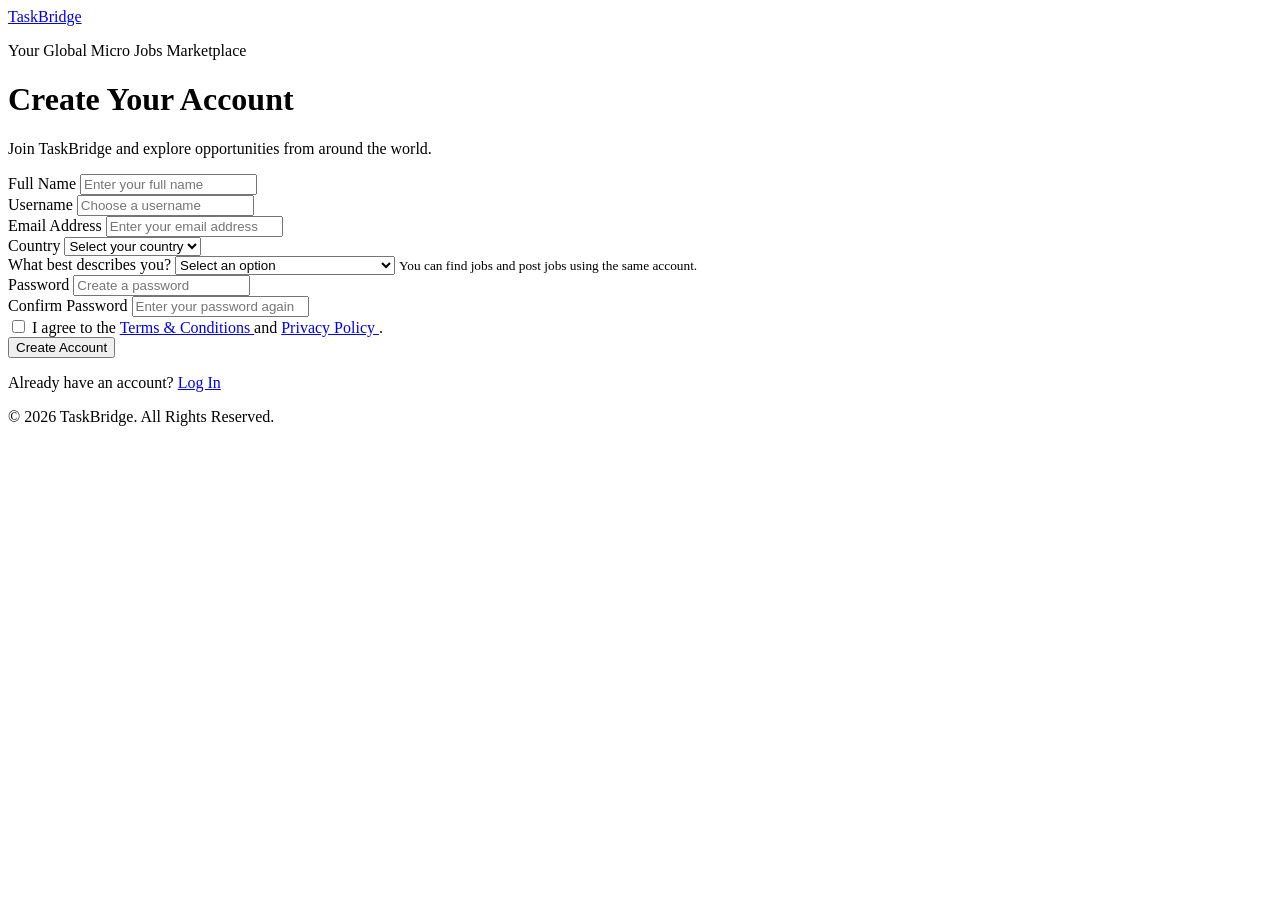
==== register.html @ eab44c65 "Add registration page with form and styles" ====
<!DOCTYPE html>
<html lang="en">
<head>
    <meta charset="UTF-8">
    <meta name="viewport" content="width=device-width, initial-scale=1.0">

    <title>Create Account - TaskBridge</title>

    <meta name="description" content="Create your free TaskBridge account and discover global micro job opportunities.">

    <!-- Registration CSS will be connected here -->
    <link rel="stylesheet" href="./register.css">
</head>

<body>

    <!-- Registration Page -->
    <main class="register-page">

        <div class="register-container">

            <!-- Brand -->
            <div class="register-brand">
                <a href="index.html" class="logo">
                    Task<span>Bridge</span>
                </a>

                <p>Your Global Micro Jobs Marketplace</p>
            </div>

            <!-- Registration Form -->
            <div class="register-card">

                <div class="register-heading">
                    <h1>Create Your Account</h1>

                    <p>
                        Join TaskBridge and explore opportunities
                        from around the world.
                    </p>
                </div>

                <form id="registerForm">

                    <!-- Full Name -->
                    <div class="form-group">
                        <label for="fullName">Full Name</label>

                        <input
                            type="text"
                            id="fullName"
                            name="fullName"
                            placeholder="Enter your full name"
                            autocomplete="name"
                            required
                        >
                    </div>

                    <!-- Username -->
                    <div class="form-group">
                        <label for="username">Username</label>

                        <input
                            type="text"
                            id="username"
                            name="username"
                            placeholder="Choose a username"
                            autocomplete="username"
                            minlength="3"
                            required
                        >
                    </div>

                    <!-- Email -->
                    <div class="form-group">
                        <label for="email">Email Address</label>

                        <input
                            type="email"
                            id="email"
                            name="email"
                            placeholder="Enter your email address"
                            autocomplete="email"
                            required
                        >
                    </div>

                    <!-- Country -->
                    <div class="form-group">
                        <label for="country">Country</label>

                        <select
                            id="country"
                            name="country"
                            autocomplete="country-name"
                            required
                        >
                            <option value="">Select your country</option>
                            <option value="Bangladesh">Bangladesh</option>
                            <option value="United States">United States</option>
                            <option value="United Kingdom">United Kingdom</option>
                            <option value="Canada">Canada</option>
                            <option value="Australia">Australia</option>
                            <option value="Germany">Germany</option>
                            <option value="France">France</option>
                            <option value="Pakistan">Pakistan</option>
                            <option value="Nigeria">Nigeria</option>
                            <option value="Other">Other</option>
                        </select>
                    </div>

                    <!-- Account Type -->
                    <div class="form-group">
                        <label for="accountType">
                            What best describes you?
                        </label>

                        <select
                            id="accountType"
                            name="accountType"
                            required
                        >
                            <option value="">Select an option</option>
                            <option value="worker">
                                Worker - I want to complete tasks
                            </option>
                            <option value="advertiser">
                                Advertiser - I want to post tasks
                            </option>
                            <option value="both">
                                Both - I want to do both
                            </option>
                        </select>

                        <small>
                            You can find jobs and post jobs using
                            the same account.
                        </small>
                    </div>

                    <!-- Password -->
                    <div class="form-group">
                        <label for="password">Password</label>

                        <input
                            type="password"
                            id="password"
                            name="password"
                            placeholder="Create a password"
                            autocomplete="new-password"
                            minlength="8"
                            required
                        >
                    </div>

                    <!-- Confirm Password -->
                    <div class="form-group">
                        <label for="confirmPassword">
                            Confirm Password
                        </label>

                        <input
                            type="password"
                            id="confirmPassword"
                            name="confirmPassword"
                            placeholder="Enter your password again"
                            autocomplete="new-password"
                            minlength="8"
                            required
                        >
                    </div>

                    <!-- Terms -->
                    <div class="form-checkbox">
                        <input
                            type="checkbox"
                            id="terms"
                            name="terms"
                            required
                        >

                        <label for="terms">
                            I agree to the
                            <a href="terms.html">
                                Terms & Conditions
                            </a>
                            and
                            <a href="privacy.html">
                                Privacy Policy
                            </a>.
                        </label>
                    </div>

                    <!-- Submit -->
                    <button type="submit" class="register-button">
                        Create Account
                    </button>

                </form>

                <!-- Login Link -->
                <div class="login-link">
                    <p>
                        Already have an account?
                        <a href="login.html">Log In</a>
                    </p>
                </div>

            </div>

            <!-- Footer -->
            <div class="register-footer">
                <p>
                    &copy; <span id="current-year">2026</span>
                    TaskBridge. All Rights Reserved.
                </p>
            </div>

        </div>

    </main>

    <!-- Registration JavaScript will be connected here -->
    <script src="./register.js"></script>

</body>
</html>
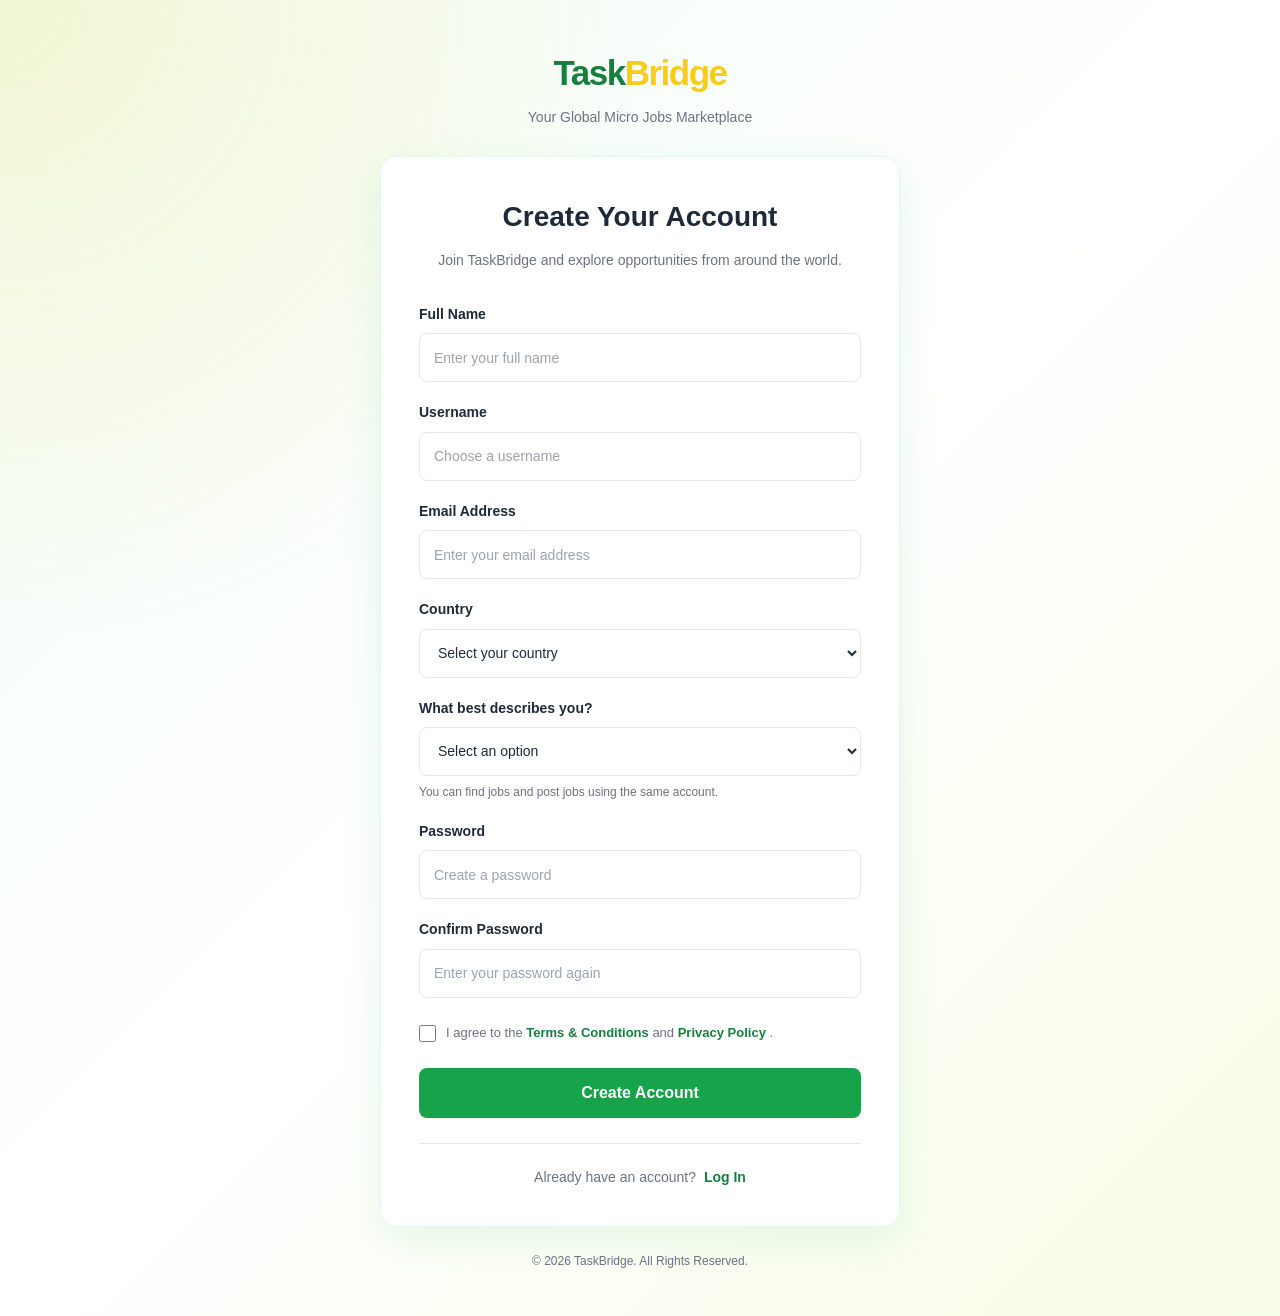
==== commit 0e690eb8: "Refactor registration form with multi-step process" ====
--- a/register.html
+++ b/register.html
@@ -9,13 +9,11 @@
 
     <meta name="description" content="Create your free TaskBridge account and discover global micro job opportunities.">
 
-    <!-- Registration CSS will be connected here -->
     <link rel="stylesheet" href="./register.css">
 </head>
 
 <body>
 
-    <!-- Registration Page -->
     <main class="register-page">
 
         <div class="register-container">
@@ -29,199 +27,364 @@
                 <p>Your Global Micro Jobs Marketplace</p>
             </div>
 
-            <!-- Registration Form -->
             <div class="register-card">
 
-                <div class="register-heading">
-                    <h1>Create Your Account</h1>
-
-                    <p>
-                        Join TaskBridge and explore opportunities
-                        from around the world.
-                    </p>
-                </div>
-
-                <form id="registerForm">
-
-                    <!-- Full Name -->
-                    <div class="form-group">
-                        <label for="fullName">Full Name</label>
-
-                        <input
-                            type="text"
-                            id="fullName"
-                            name="fullName"
-                            placeholder="Enter your full name"
-                            autocomplete="name"
-                            required
-                        >
-                    </div>
-
-                    <!-- Username -->
-                    <div class="form-group">
-                        <label for="username">Username</label>
-
-                        <input
-                            type="text"
-                            id="username"
-                            name="username"
-                            placeholder="Choose a username"
-                            autocomplete="username"
-                            minlength="3"
-                            required
-                        >
-                    </div>
-
-                    <!-- Email -->
-                    <div class="form-group">
-                        <label for="email">Email Address</label>
-
-                        <input
-                            type="email"
-                            id="email"
-                            name="email"
-                            placeholder="Enter your email address"
-                            autocomplete="email"
-                            required
-                        >
-                    </div>
-
-                    <!-- Country -->
-                    <div class="form-group">
-                        <label for="country">Country</label>
-
-                        <select
-                            id="country"
-                            name="country"
-                            autocomplete="country-name"
-                            required
-                        >
-                            <option value="">Select your country</option>
-                            <option value="Bangladesh">Bangladesh</option>
-                            <option value="United States">United States</option>
-                            <option value="United Kingdom">United Kingdom</option>
-                            <option value="Canada">Canada</option>
-                            <option value="Australia">Australia</option>
-                            <option value="Germany">Germany</option>
-                            <option value="France">France</option>
-                            <option value="Pakistan">Pakistan</option>
-                            <option value="Nigeria">Nigeria</option>
-                            <option value="Other">Other</option>
-                        </select>
-                    </div>
-
-                    <!-- Account Type -->
-                    <div class="form-group">
-                        <label for="accountType">
-                            What best describes you?
-                        </label>
-
-                        <select
-                            id="accountType"
-                            name="accountType"
-                            required
-                        >
-                            <option value="">Select an option</option>
-                            <option value="worker">
-                                Worker - I want to complete tasks
-                            </option>
-                            <option value="advertiser">
-                                Advertiser - I want to post tasks
-                            </option>
-                            <option value="both">
-                                Both - I want to do both
-                            </option>
-                        </select>
-
-                        <small>
-                            You can find jobs and post jobs using
-                            the same account.
-                        </small>
-                    </div>
-
-                    <!-- Password -->
-                    <div class="form-group">
-                        <label for="password">Password</label>
-
-                        <input
-                            type="password"
-                            id="password"
-                            name="password"
-                            placeholder="Create a password"
-                            autocomplete="new-password"
-                            minlength="8"
-                            required
-                        >
-                    </div>
-
-                    <!-- Confirm Password -->
-                    <div class="form-group">
-                        <label for="confirmPassword">
-                            Confirm Password
-                        </label>
-
-                        <input
-                            type="password"
-                            id="confirmPassword"
-                            name="confirmPassword"
-                            placeholder="Enter your password again"
-                            autocomplete="new-password"
-                            minlength="8"
-                            required
-                        >
-                    </div>
-
-                    <!-- Terms -->
-                    <div class="form-checkbox">
-                        <input
-                            type="checkbox"
-                            id="terms"
-                            name="terms"
-                            required
-                        >
-
-                        <label for="terms">
-                            I agree to the
-                            <a href="terms.html">
-                                Terms & Conditions
-                            </a>
-                            and
-                            <a href="privacy.html">
-                                Privacy Policy
-                            </a>.
-                        </label>
-                    </div>
-
-                    <!-- Submit -->
-                    <button type="submit" class="register-button">
-                        Create Account
-                    </button>
-
-                </form>
-
-                <!-- Login Link -->
-                <div class="login-link">
-                    <p>
-                        Already have an account?
-                        <a href="login.html">Log In</a>
-                    </p>
-                </div>
+                <!-- STEP 1: REGISTRATION FORM -->
+                <section id="registrationStep">
+
+                    <div class="register-heading">
+                        <h1>Create Your Account</h1>
+
+                        <p>
+                            Join TaskBridge and explore opportunities
+                            from around the world.
+                        </p>
+                    </div>
+
+                    <form id="registerForm">
+
+                        <!-- Full Name -->
+                        <div class="form-group">
+                            <label for="fullName">Full Name</label>
+
+                            <input
+                                type="text"
+                                id="fullName"
+                                name="fullName"
+                                placeholder="Enter your full name"
+                                autocomplete="name"
+                                required
+                            >
+                        </div>
+
+                        <!-- Username -->
+                        <div class="form-group">
+                            <label for="username">Username</label>
+
+                            <input
+                                type="text"
+                                id="username"
+                                name="username"
+                                placeholder="Choose a username"
+                                autocomplete="username"
+                                minlength="3"
+                                required
+                            >
+                        </div>
+
+                        <!-- Email -->
+                        <div class="form-group">
+                            <label for="email">Email Address</label>
+
+                            <input
+                                type="email"
+                                id="email"
+                                name="email"
+                                placeholder="Enter your email address"
+                                autocomplete="email"
+                                required
+                            >
+                        </div>
+
+                        <!-- Country -->
+                        <div class="form-group">
+                            <label for="country">Country</label>
+
+                            <select
+                                id="country"
+                                name="country"
+                                autocomplete="country-name"
+                                required
+                            >
+                                <option value="">Select your country</option>
+                                <option value="Bangladesh">Bangladesh</option>
+                                <option value="United States">United States</option>
+                                <option value="United Kingdom">United Kingdom</option>
+                                <option value="Canada">Canada</option>
+                                <option value="Australia">Australia</option>
+                                <option value="Germany">Germany</option>
+                                <option value="France">France</option>
+                                <option value="Pakistan">Pakistan</option>
+                                <option value="Nigeria">Nigeria</option>
+                                <option value="Other">Other</option>
+                            </select>
+                        </div>
+
+                        <!-- Account Type -->
+                        <div class="form-group">
+                            <label for="accountType">
+                                What best describes you?
+                            </label>
+
+                            <select
+                                id="accountType"
+                                name="accountType"
+                                required
+                            >
+                                <option value="">Select an option</option>
+
+                                <option value="worker">
+                                    Worker - I want to complete tasks
+                                </option>
+
+                                <option value="advertiser">
+                                    Advertiser - I want to post tasks
+                                </option>
+
+                                <option value="both">
+                                    Both - I want to do both
+                                </option>
+                            </select>
+
+                            <small>
+                                You can find jobs and post jobs using
+                                the same account.
+                            </small>
+                        </div>
+
+                        <!-- Password -->
+                        <div class="form-group">
+                            <label for="password">Password</label>
+
+                            <input
+                                type="password"
+                                id="password"
+                                name="password"
+                                placeholder="Create a password"
+                                autocomplete="new-password"
+                                minlength="8"
+                                required
+                            >
+                        </div>
+
+                        <!-- Confirm Password -->
+                        <div class="form-group">
+                            <label for="confirmPassword">
+                                Confirm Password
+                            </label>
+
+                            <input
+                                type="password"
+                                id="confirmPassword"
+                                name="confirmPassword"
+                                placeholder="Enter your password again"
+                                autocomplete="new-password"
+                                minlength="8"
+                                required
+                            >
+                        </div>
+
+                        <!-- Terms -->
+                        <div class="form-checkbox">
+                            <input
+                                type="checkbox"
+                                id="terms"
+                                name="terms"
+                                required
+                            >
+
+                            <label for="terms">
+                                I agree to the
+                                <a href="terms.html">
+                                    Terms & Conditions
+                                </a>
+                                and
+                                <a href="privacy.html">
+                                    Privacy Policy
+                                </a>.
+                            </label>
+                        </div>
+
+                        <!-- Registration Message -->
+                        <div
+                            id="registerMessage"
+                            class="form-message"
+                            role="alert"
+                            aria-live="polite"
+                        ></div>
+
+                        <!-- Submit -->
+                        <button
+                            type="submit"
+                            id="registerButton"
+                            class="register-button"
+                        >
+                            Create Account
+                        </button>
+
+                    </form>
+
+                    <!-- Login Link -->
+                    <div class="login-link">
+                        <p>
+                            Already have an account?
+                            <a href="login.html">Log In</a>
+                        </p>
+                    </div>
+
+                </section>
+
+
+                <!-- STEP 2: EMAIL OTP VERIFICATION -->
+                <section id="otpStep" hidden>
+
+                    <div class="register-heading">
+
+                        <div class="otp-icon">
+                            <span aria-hidden="true">✉</span>
+                        </div>
+
+                        <h1>Verify Your Email</h1>
+
+                        <p>
+                            We have sent a 6-digit verification code
+                            to your email address.
+                        </p>
+
+                        <p>
+                            <strong id="otpEmail"></strong>
+                        </p>
+
+                    </div>
+
+                    <form id="otpForm">
+
+                        <!-- OTP Input -->
+                        <div class="form-group otp-form-group">
+
+                            <label for="otpCode">
+                                Enter Verification Code
+                            </label>
+
+                            <input
+                                type="text"
+                                id="otpCode"
+                                name="otpCode"
+                                placeholder="Enter 6-digit OTP"
+                                inputmode="numeric"
+                                autocomplete="one-time-code"
+                                maxlength="6"
+                                pattern="[0-9]{6}"
+                                required
+                            >
+
+                            <small>
+                                Enter the 6-digit code sent to your email.
+                            </small>
+
+                        </div>
+
+                        <!-- OTP Message -->
+                        <div
+                            id="otpMessage"
+                            class="form-message"
+                            role="alert"
+                            aria-live="polite"
+                        ></div>
+
+                        <!-- Confirm OTP -->
+                        <button
+                            type="submit"
+                            id="verifyOtpButton"
+                            class="register-button"
+                        >
+                            Confirm & Verify
+                        </button>
+
+                    </form>
+
+                    <!-- Resend OTP -->
+                    <div class="otp-resend-section">
+
+                        <p>
+                            Didn't receive the code?
+                        </p>
+
+                        <button
+                            type="button"
+                            id="resendOtpButton"
+                            class="resend-otp-button"
+                        >
+                            Resend OTP
+                        </button>
+
+                    </div>
+
+                    <!-- Back to Registration -->
+                    <div class="login-link">
+
+                        <button
+                            type="button"
+                            id="backToRegisterButton"
+                            class="back-register-button"
+                        >
+                            Back to Registration
+                        </button>
+
+                    </div>
+
+                </section>
+
+
+                <!-- STEP 3: REGISTRATION SUCCESS -->
+                <section id="successStep" hidden>
+
+                    <div class="success-content">
+
+                        <div class="success-icon">
+                            <span aria-hidden="true">✓</span>
+                        </div>
+
+                        <h1>Registration Successful!</h1>
+
+                        <p>
+                            Your TaskBridge account has been created
+                            and your email has been verified successfully.
+                        </p>
+
+                        <div class="success-status">
+                            <span>Email Status:</span>
+                            <strong>Verified</strong>
+                        </div>
+
+                        <div class="success-status">
+                            <span>Identity Verification:</span>
+                            <strong>Unverified</strong>
+                        </div>
+
+                        <div
+                            id="redirectMessage"
+                            class="redirect-message"
+                            aria-live="polite"
+                        >
+                            Redirecting to your dashboard...
+                        </div>
+
+                        <div class="redirect-loader">
+                            <span></span>
+                        </div>
+
+                    </div>
+
+                </section>
 
             </div>
 
             <!-- Footer -->
             <div class="register-footer">
+
                 <p>
-                    &copy; <span id="current-year">2026</span>
+                    &copy;
+                    <span id="current-year">2026</span>
                     TaskBridge. All Rights Reserved.
                 </p>
+
             </div>
 
         </div>
 
     </main>
 
-    <!-- Registration JavaScript will be connected here -->
     <script src="./register.js"></script>
 
 </body>
--- a/register.css
+++ b/register.css
@@ -0,0 +1,377 @@
+
+/* =========================================
+   TASKBRIDGE - REGISTRATION PAGE
+   Green + Yellow + White Theme
+========================================= */
+
+/* CSS RESET */
+
+* {
+    margin: 0;
+    padding: 0;
+    box-sizing: border-box;
+}
+
+:root {
+    --primary-green: #16a34a;
+    --dark-green: #15803d;
+    --light-green: #f0fdf4;
+    --yellow: #facc15;
+    --dark-yellow: #eab308;
+    --white: #ffffff;
+    --dark-text: #1f2937;
+    --gray-text: #6b7280;
+    --light-gray: #f3f4f6;
+    --border-color: #e5e7eb;
+    --danger: #dc2626;
+}
+
+/* BODY */
+
+body {
+    font-family: Arial, Helvetica, sans-serif;
+    background: #f0fdf4;
+    color: var(--dark-text);
+    line-height: 1.6;
+    min-height: 100vh;
+}
+
+/* MAIN PAGE */
+
+.register-page {
+    width: 100%;
+    min-height: 100vh;
+    padding: 45px 20px;
+    display: flex;
+    justify-content: center;
+    align-items: center;
+    background:
+        radial-gradient(
+            circle at top left,
+            rgba(250, 204, 21, 0.15),
+            transparent 35%
+        ),
+        linear-gradient(
+            135deg,
+            #f0fdf4,
+            #ffffff,
+            #f7fee7
+        );
+}
+
+/* MAIN CONTAINER */
+
+.register-container {
+    width: 100%;
+    max-width: 520px;
+    margin: 0 auto;
+}
+
+/* BRAND */
+
+.register-brand {
+    text-align: center;
+    margin-bottom: 28px;
+}
+
+.logo {
+    display: inline-block;
+    font-size: 35px;
+    font-weight: 800;
+    color: var(--dark-green);
+    text-decoration: none;
+    letter-spacing: -1.5px;
+}
+
+.logo span {
+    color: var(--yellow);
+}
+
+.register-brand p {
+    margin-top: 5px;
+    color: var(--gray-text);
+    font-size: 14px;
+}
+
+/* REGISTRATION CARD */
+
+.register-card {
+    background: var(--white);
+    padding: 38px;
+    border-radius: 16px;
+    border: 1px solid #dcfce7;
+    box-shadow: 0 12px 40px rgba(22, 163, 74, 0.10);
+}
+
+/* HEADING */
+
+.register-heading {
+    text-align: center;
+    margin-bottom: 30px;
+}
+
+.register-heading h1 {
+    font-size: 28px;
+    font-weight: 800;
+    color: var(--dark-text);
+    margin-bottom: 9px;
+}
+
+.register-heading p {
+    font-size: 14px;
+    color: var(--gray-text);
+    line-height: 1.7;
+}
+
+/* FORM GROUP */
+
+.form-group {
+    margin-bottom: 19px;
+}
+
+.form-group label {
+    display: block;
+    margin-bottom: 8px;
+    font-size: 14px;
+    font-weight: 700;
+    color: var(--dark-text);
+}
+
+/* INPUTS AND SELECT */
+
+.form-group input,
+.form-group select {
+    width: 100%;
+    height: 49px;
+    padding: 0 14px;
+    border: 1px solid var(--border-color);
+    border-radius: 8px;
+    outline: none;
+    background: var(--white);
+    color: var(--dark-text);
+    font-family: inherit;
+    font-size: 14px;
+    transition: border-color 0.25s ease,
+                box-shadow 0.25s ease;
+}
+
+.form-group input::placeholder {
+    color: #9ca3af;
+}
+
+.form-group input:focus,
+.form-group select:focus {
+    border-color: var(--primary-green);
+    box-shadow: 0 0 0 3px rgba(22, 163, 74, 0.12);
+}
+
+.form-group select {
+    cursor: pointer;
+}
+
+/* SMALL DESCRIPTION */
+
+.form-group small {
+    display: block;
+    margin-top: 7px;
+    color: var(--gray-text);
+    font-size: 12px;
+    line-height: 1.5;
+}
+
+/* CHECKBOX */
+
+.form-checkbox {
+    display: flex;
+    align-items: flex-start;
+    gap: 10px;
+    margin: 24px 0;
+}
+
+.form-checkbox input {
+    width: 17px;
+    height: 17px;
+    margin-top: 3px;
+    flex-shrink: 0;
+    accent-color: var(--primary-green);
+    cursor: pointer;
+}
+
+.form-checkbox label {
+    color: var(--gray-text);
+    font-size: 13px;
+    line-height: 1.7;
+}
+
+.form-checkbox a {
+    color: var(--dark-green);
+    font-weight: 700;
+    text-decoration: none;
+}
+
+.form-checkbox a:hover {
+    text-decoration: underline;
+}
+
+/* REGISTER BUTTON */
+
+.register-button {
+    width: 100%;
+    min-height: 50px;
+    padding: 12px 20px;
+    border: none;
+    border-radius: 8px;
+    background: var(--primary-green);
+    color: var(--white);
+    font-size: 16px;
+    font-weight: 700;
+    font-family: inherit;
+    cursor: pointer;
+    transition: background 0.25s ease,
+                transform 0.25s ease,
+                box-shadow 0.25s ease;
+}
+
+.register-button:hover {
+    background: var(--dark-green);
+    transform: translateY(-2px);
+    box-shadow: 0 6px 15px rgba(22, 163, 74, 0.20);
+}
+
+.register-button:active {
+    transform: translateY(0);
+}
+
+/* LOGIN LINK */
+
+.login-link {
+    text-align: center;
+    margin-top: 25px;
+    padding-top: 22px;
+    border-top: 1px solid var(--border-color);
+}
+
+.login-link p {
+    color: var(--gray-text);
+    font-size: 14px;
+}
+
+.login-link a {
+    color: var(--dark-green);
+    font-weight: 700;
+    text-decoration: none;
+    margin-left: 4px;
+}
+
+.login-link a:hover {
+    text-decoration: underline;
+}
+
+/* FOOTER */
+
+.register-footer {
+    text-align: center;
+    margin-top: 25px;
+}
+
+.register-footer p {
+    color: var(--gray-text);
+    font-size: 12px;
+}
+
+/* TABLET RESPONSIVE */
+
+@media (max-width: 768px) {
+
+    .register-page {
+        padding: 35px 18px;
+    }
+
+    .register-container {
+        max-width: 500px;
+    }
+
+    .register-card {
+        padding: 32px;
+    }
+
+    .register-heading h1 {
+        font-size: 25px;
+    }
+}
+
+/* MOBILE RESPONSIVE */
+
+@media (max-width: 480px) {
+
+    .register-page {
+        padding: 25px 14px;
+        align-items: flex-start;
+    }
+
+    .register-brand {
+        margin-bottom: 22px;
+    }
+
+    .logo {
+        font-size: 30px;
+    }
+
+    .register-brand p {
+        font-size: 12px;
+    }
+
+    .register-card {
+        padding: 24px 18px;
+        border-radius: 12px;
+    }
+
+    .register-heading {
+        margin-bottom: 24px;
+    }
+
+    .register-heading h1 {
+        font-size: 23px;
+    }
+
+    .register-heading p {
+        font-size: 13px;
+    }
+
+    .form-group {
+        margin-bottom: 17px;
+    }
+
+    .form-group input,
+    .form-group select {
+        height: 47px;
+        font-size: 14px;
+    }
+
+    .register-button {
+        min-height: 48px;
+        font-size: 15px;
+    }
+
+    .form-checkbox label {
+        font-size: 12px;
+    }
+
+    .login-link p {
+        font-size: 13px;
+    }
+
+    .register-footer p {
+        font-size: 11px;
+    }
+}
+
+/* ACCESSIBILITY */
+
+button:focus-visible,
+a:focus-visible,
+input:focus-visible,
+select:focus-visible {
+    outline: 3px solid rgba(250, 204, 21, 0.8);
+    outline-offset: 3px;
+}
